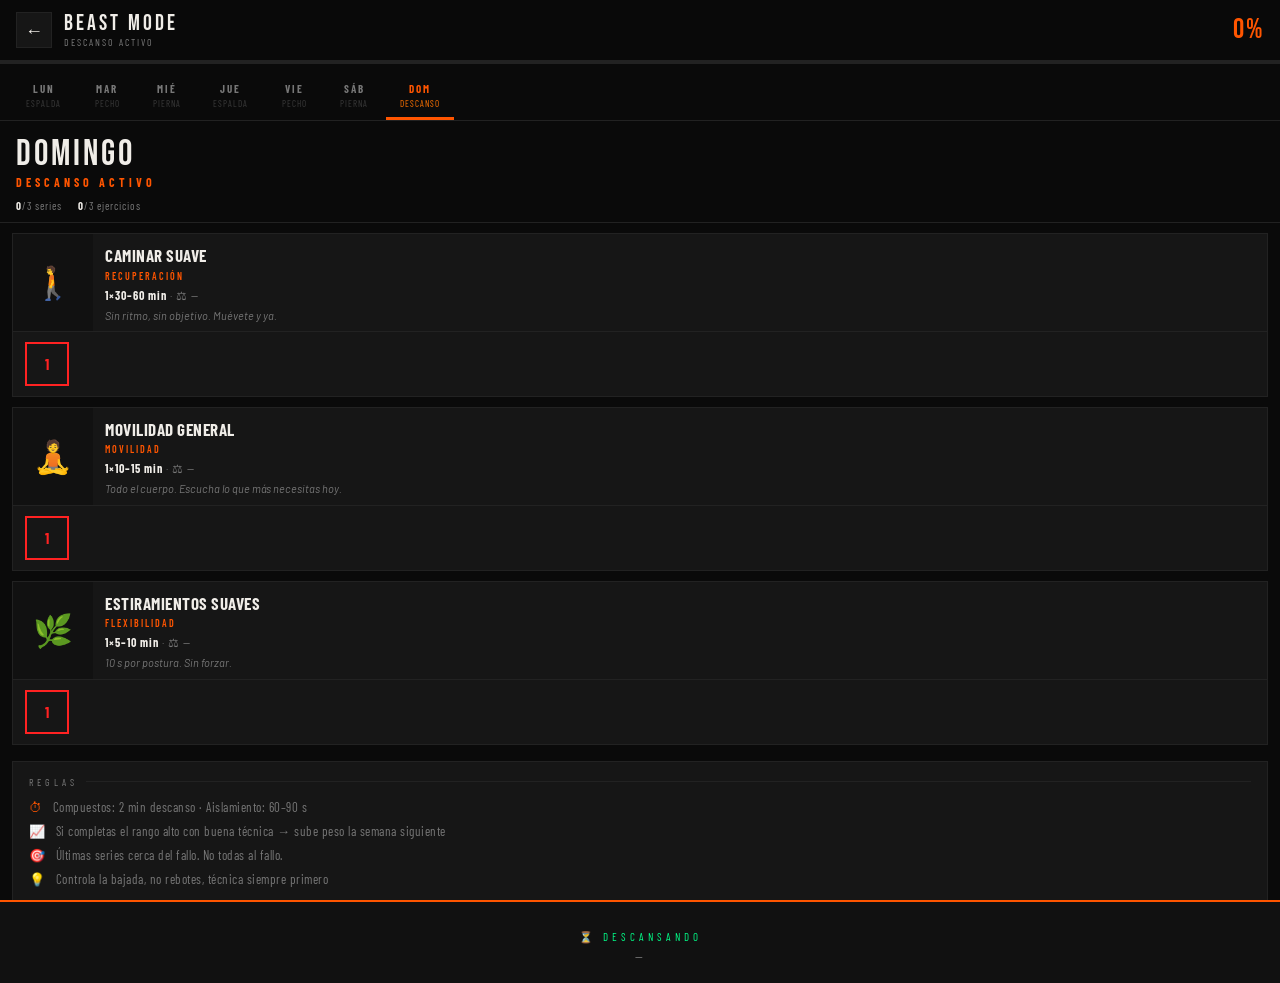
==== gym_beast.html @ f9b1110d "Add files via upload" ====
<!DOCTYPE html>
<html lang="es">
<head>
<meta charset="UTF-8">
<meta name="viewport" content="width=device-width, initial-scale=1.0, maximum-scale=1.0, user-scalable=no">
<meta name="apple-mobile-web-app-capable" content="yes">
<meta name="apple-mobile-web-app-status-bar-style" content="black-translucent">
<meta name="theme-color" content="#0a0a0a">
<title>GYM — Rutina</title>
<link href="https://fonts.googleapis.com/css2?family=Bebas+Neue&family=Barlow+Condensed:wght@300;400;600;700;900&family=Barlow:wght@400;500&display=swap" rel="stylesheet">
<style>
:root {
  --black:  #0a0a0a;
  --dark:   #111111;
  --card:   #161616;
  --border: #222222;
  --orange: #FF5500;
  --hot:    #FF7300;
  --red:    #FF2222;
  --green:  #00FF88;
  --white:  #F0EDE8;
  --grey:   #3a3a3a;
  --muted:  #777777;
  --F:  'Bebas Neue', sans-serif;
  --FU: 'Barlow Condensed', sans-serif;
  --FB: 'Barlow', sans-serif;
  --safe-bottom: env(safe-area-inset-bottom, 20px);
  --safe-top:    env(safe-area-inset-top, 0px);
}
* { margin:0; padding:0; box-sizing:border-box; -webkit-tap-highlight-color:transparent; }
html, body { height:100%; overflow-x:hidden; }
body {
  background: var(--black);
  color: var(--white);
  font-family: var(--FB);
  padding-top: var(--safe-top);
  padding-bottom: calc(var(--safe-bottom) + 80px);
}

/* ── TOP BAR ────────────────────────────────── */
.topbar {
  position: sticky;
  top: 0; z-index: 200;
  background: rgba(10,10,10,0.96);
  backdrop-filter: blur(20px);
  -webkit-backdrop-filter: blur(20px);
  border-bottom: 1px solid var(--border);
  padding: 12px 16px;
  display: flex;
  align-items: center;
  gap: 12px;
}
.back-btn {
  display: flex; align-items: center; justify-content: center;
  width: 36px; height: 36px;
  background: var(--card);
  border: 1px solid var(--border);
  color: var(--white);
  font-size: 18px;
  text-decoration: none;
  flex-shrink: 0;
  transition: border-color 0.2s;
}
.back-btn:active { border-color: var(--orange); }
.topbar-center { flex: 1; }
.topbar-title {
  font-family: var(--F);
  font-size: 22px;
  letter-spacing: 3px;
  color: var(--white);
  line-height: 1;
}
.topbar-sub {
  font-family: var(--FU);
  font-size: 10px;
  letter-spacing: 2px;
  color: var(--muted);
  text-transform: uppercase;
  margin-top: 1px;
}
.topbar-pct {
  font-family: var(--F);
  font-size: 28px;
  letter-spacing: 2px;
  color: var(--orange);
  line-height: 1;
  flex-shrink: 0;
}

/* ── PROGRESS ───────────────────────────────── */
.progress-bar {
  height: 3px;
  background: var(--border);
}
.progress-fill {
  height: 100%;
  background: linear-gradient(90deg, var(--orange), var(--hot));
  transition: width 0.4s ease;
}

/* ── DAY TABS ───────────────────────────────── */
.day-tabs-wrap {
  overflow-x: auto;
  -webkit-overflow-scrolling: touch;
  border-bottom: 1px solid var(--border);
  scrollbar-width: none;
}
.day-tabs-wrap::-webkit-scrollbar { display: none; }
.day-tabs {
  display: flex;
  width: max-content;
  padding: 0 12px;
  gap: 4px;
  padding-top: 10px;
  padding-bottom: 0;
}
.day-tab {
  display: flex;
  flex-direction: column;
  align-items: center;
  gap: 3px;
  padding: 8px 14px;
  cursor: pointer;
  transition: all 0.2s;
  border-bottom: 3px solid transparent;
  white-space: nowrap;
  min-width: 56px;
}
.day-tab .dt-name {
  font-family: var(--FU);
  font-size: 11px;
  font-weight: 700;
  letter-spacing: 2px;
  color: var(--muted);
  text-transform: uppercase;
}
.day-tab .dt-muscle {
  font-family: var(--FU);
  font-size: 9px;
  letter-spacing: 1px;
  color: var(--grey);
  text-transform: uppercase;
  text-align: center;
}
.day-tab.active {
  border-bottom-color: var(--orange);
}
.day-tab.active .dt-name { color: var(--orange); }
.day-tab.active .dt-muscle { color: var(--hot); }
.day-tab.done-tab .dt-name { color: var(--green); }
.day-tab.done-tab.active .dt-name { color: var(--orange); }

/* ── DAY HEADER ─────────────────────────────── */
.day-header {
  padding: 16px 16px 10px;
  border-bottom: 1px solid var(--border);
}
.day-name {
  font-family: var(--F);
  font-size: 36px;
  letter-spacing: 3px;
  line-height: 1;
  color: var(--white);
}
.day-focus {
  font-family: var(--FU);
  font-size: 12px;
  letter-spacing: 4px;
  color: var(--orange);
  text-transform: uppercase;
  font-weight: 700;
  margin-top: 2px;
}
.day-stats {
  display: flex;
  gap: 16px;
  margin-top: 10px;
}
.day-stat {
  font-family: var(--FU);
  font-size: 11px;
  letter-spacing: 1px;
  color: var(--muted);
}
.day-stat strong { color: var(--white); }

/* ── COMPLETED BANNER ──────────────────────── */
.done-banner {
  display: none;
  margin: 12px 12px 0;
  background: linear-gradient(135deg, #001a0d, #002a14);
  border: 1px solid var(--green);
  padding: 14px 16px;
  align-items: center;
  gap: 12px;
}
.done-banner.show { display: flex; }
.done-banner-icon { font-size: 28px; flex-shrink: 0; }
.done-banner-text h3 {
  font-family: var(--F);
  font-size: 24px;
  letter-spacing: 3px;
  color: var(--green);
}
.done-banner-text p {
  font-family: var(--FU);
  font-size: 11px;
  letter-spacing: 2px;
  color: var(--muted);
  text-transform: uppercase;
}

/* ── EXERCISE LIST ──────────────────────────── */
.exercises { padding: 10px 12px 0; display: flex; flex-direction: column; gap: 10px; }

/* ── EXERCISE CARD ──────────────────────────── */
.ex-card {
  background: var(--card);
  border: 1px solid var(--border);
  overflow: hidden;
  transition: border-color 0.3s;
  animation: slideIn 0.3s ease both;
}
@keyframes slideIn {
  from { opacity:0; transform:translateY(10px); }
  to   { opacity:1; transform:translateY(0); }
}
.ex-card.active-card { border-color: var(--orange); }
.ex-card.done-card { opacity: 0.5; border-color: #1a1a1a; }
.ex-card.done-card .ex-name { text-decoration: line-through; color: var(--muted); }

/* Card with image */
.ex-card-top {
  display: flex;
  min-height: 90px;
}
.ex-img {
  width: 80px;
  flex-shrink: 0;
  background: #0d0d0d;
  overflow: hidden;
  position: relative;
}
.ex-img img {
  width: 100%; height: 100%;
  object-fit: cover;
  display: block;
  filter: grayscale(30%) contrast(1.1);
  transition: filter 0.3s;
}
.ex-card:not(.done-card):hover .ex-img img { filter: grayscale(0%) contrast(1.1); }
.ex-img .ex-icon-fallback {
  width: 100%; height: 100%;
  display: flex; align-items: center; justify-content: center;
  font-size: 32px;
  background: var(--dark);
}
.ex-info {
  flex: 1;
  padding: 12px 12px 8px;
  display: flex;
  flex-direction: column;
  gap: 4px;
  min-width: 0;
}
.ex-name {
  font-family: var(--FU);
  font-weight: 700;
  font-size: 17px;
  letter-spacing: 0.5px;
  text-transform: uppercase;
  line-height: 1.15;
  color: var(--white);
}
.ex-muscle {
  font-family: var(--FU);
  font-size: 10px;
  letter-spacing: 2px;
  color: var(--orange);
  text-transform: uppercase;
  font-weight: 600;
}
.ex-reps-weight {
  font-family: var(--FU);
  font-size: 12px;
  letter-spacing: 1px;
  color: var(--muted);
  margin-top: 2px;
}
.ex-reps-weight strong { color: var(--white); }
.ex-note {
  font-family: var(--FB);
  font-size: 11px;
  color: var(--muted);
  line-height: 1.3;
  margin-top: 2px;
  font-style: italic;
}
.done-check {
  font-family: var(--FU);
  font-size: 9px;
  letter-spacing: 2px;
  color: var(--green);
  border: 1px solid var(--green);
  padding: 2px 6px;
  align-self: flex-start;
  margin-top: 2px;
}

/* ── SETS BOTTOM BAR ────────────────────────── */
.ex-bottom {
  border-top: 1px solid var(--border);
  padding: 10px 12px;
  display: flex;
  align-items: center;
  gap: 8px;
}
.sets-row {
  display: flex;
  gap: 6px;
  flex: 1;
  align-items: center;
  flex-wrap: wrap;
}

/* Set dot — min 44px for iOS HIG */
.set-dot {
  width: 44px; height: 44px;
  border: 2px solid var(--grey);
  display: flex; align-items: center; justify-content: center;
  font-family: var(--FU);
  font-weight: 700;
  font-size: 15px;
  color: var(--muted);
  cursor: pointer;
  transition: all 0.18s;
  position: relative;
  flex-shrink: 0;
  -webkit-tap-highlight-color: transparent;
  user-select: none;
}
.set-dot:active { transform: scale(0.9); }
.set-dot.done-set {
  border-color: var(--green);
  color: var(--green);
  background: rgba(0,255,136,0.08);
}
.set-dot.last-set-dot {
  border-color: var(--red);
  color: var(--red);
  animation: pulseRed 1.4s ease-in-out infinite;
}
@keyframes pulseRed {
  0%,100% { box-shadow: 0 0 0 0 rgba(255,34,34,0.5); }
  50%      { box-shadow: 0 0 0 6px rgba(255,34,34,0); }
}

/* Rest button */
.rest-btn {
  height: 44px;
  padding: 0 12px;
  border: 2px solid var(--border);
  background: transparent;
  color: var(--muted);
  font-family: var(--FU);
  font-weight: 700;
  font-size: 12px;
  letter-spacing: 1px;
  text-transform: uppercase;
  cursor: pointer;
  display: flex; align-items: center; gap: 5px;
  flex-shrink: 0;
  transition: all 0.18s;
  -webkit-tap-highlight-color: transparent;
}
.rest-btn:active { border-color: var(--orange); color: var(--orange); }
.rest-btn.pulsing {
  border-color: var(--orange);
  color: var(--orange);
  animation: pulseBtn 1s ease-in-out infinite;
}
@keyframes pulseBtn {
  0%,100% { box-shadow: 0 0 0 0 rgba(255,85,0,0.4); }
  50%      { box-shadow: 0 0 0 5px rgba(255,85,0,0); }
}

/* ── REST SHEET ─────────────────────────────── */
.rest-sheet {
  position: fixed;
  bottom: 0; left: 0; right: 0;
  background: var(--dark);
  border-top: 2px solid var(--orange);
  padding: 28px 24px;
  padding-bottom: calc(var(--safe-bottom) + 24px);
  z-index: 400;
  transform: translateY(100%);
  transition: transform 0.3s cubic-bezier(0.4,0,0.2,1);
  text-align: center;
}
.rest-sheet.show { transform: translateY(0); }
.rest-sheet-label {
  font-family: var(--FU);
  font-size: 11px;
  letter-spacing: 4px;
  color: var(--green);
  text-transform: uppercase;
  margin-bottom: 4px;
}
.rest-sheet-exercise {
  font-family: var(--FU);
  font-size: 13px;
  letter-spacing: 2px;
  color: var(--muted);
  text-transform: uppercase;
  margin-bottom: 16px;
}
.rest-big-time {
  font-family: var(--F);
  font-size: 88px;
  letter-spacing: 4px;
  line-height: 1;
  color: var(--green);
  transition: color 0.3s;
}
.rest-big-time.warning { color: var(--red); }
.rest-subtext {
  font-family: var(--FU);
  font-size: 11px;
  letter-spacing: 3px;
  color: var(--muted);
  text-transform: uppercase;
  margin-top: 4px;
  margin-bottom: 20px;
}
.rest-ring {
  width: 120px; height: 120px;
  position: relative;
  margin: 0 auto 8px;
}
.rest-ring svg {
  position: absolute;
  inset: 0;
  transform: rotate(-90deg);
}
.rest-ring-track { fill: none; stroke: var(--border); stroke-width: 4; }
.rest-ring-fill  { fill: none; stroke: var(--green); stroke-width: 4; stroke-linecap: round; transition: stroke-dashoffset 1s linear, stroke 0.3s; }
.rest-ring-time {
  position: absolute;
  inset: 0;
  display: flex; align-items: center; justify-content: center;
  font-family: var(--F);
  font-size: 40px;
  letter-spacing: 2px;
  color: var(--green);
  transition: color 0.3s;
}
.rest-ring-time.warning { color: var(--red); }
.rest-sheet-btns {
  display: grid;
  grid-template-columns: 1fr 1fr;
  gap: 10px;
  margin-top: 16px;
}
.rs-btn {
  font-family: var(--FU);
  font-weight: 700;
  font-size: 12px;
  letter-spacing: 2px;
  text-transform: uppercase;
  padding: 14px 8px;
  cursor: pointer;
  border: none;
  transition: all 0.15s;
}
.rs-btn:active { transform: scale(0.97); }
.rs-btn-skip { background: var(--grey); color: var(--white); }
.rs-btn-ready {
  background: var(--orange);
  color: var(--black);
  grid-column: span 2;
  font-size: 14px;
  letter-spacing: 3px;
}

/* ── LAST REP MODAL ─────────────────────────── */
.modal-bg {
  position: fixed; inset: 0;
  background: rgba(0,0,0,0.93);
  z-index: 600;
  display: flex; align-items: center; justify-content: center;
  opacity: 0; pointer-events: none;
  transition: opacity 0.3s;
  backdrop-filter: blur(8px);
  -webkit-backdrop-filter: blur(8px);
  padding: 24px;
}
.modal-bg.show { opacity: 1; pointer-events: all; }
.modal {
  background: var(--dark);
  border: 1px solid var(--orange);
  padding: 36px 28px;
  max-width: 380px;
  width: 100%;
  text-align: center;
  transform: scale(0.88);
  transition: transform 0.3s cubic-bezier(0.34,1.56,0.64,1);
  box-shadow: 0 0 60px rgba(255,85,0,0.25);
  position: relative;
  overflow: hidden;
}
.modal-bg.show .modal { transform: scale(1); }
.modal-particles { position: absolute; inset: 0; pointer-events: none; overflow: hidden; }
.particle {
  position: absolute;
  width: 5px; height: 5px;
  animation: pfly 1.4s ease-out forwards;
}
@keyframes pfly {
  0%   { opacity:1; transform: translate(0,0) scale(1); }
  100% { opacity:0; transform: translate(var(--tx), var(--ty)) scale(0); }
}
.modal-flame { font-size: 50px; display: block; margin-bottom: 12px; animation: shake 0.3s ease 0.2s both; }
@keyframes shake {
  0%,100% { transform: rotate(0); }
  33%      { transform: rotate(-12deg) scale(1.15); }
  66%      { transform: rotate(12deg) scale(1.15); }
}
.modal-title {
  font-family: var(--F);
  font-size: 58px;
  letter-spacing: 3px;
  color: var(--orange);
  line-height: 0.9;
  text-shadow: 0 0 40px rgba(255,85,0,0.4);
  margin-bottom: 10px;
}
.modal-exname {
  font-family: var(--FU);
  font-size: 13px;
  letter-spacing: 4px;
  color: var(--white);
  text-transform: uppercase;
  font-weight: 700;
  margin-bottom: 20px;
}
.modal-quote {
  font-family: var(--FB);
  font-size: 15px;
  color: var(--muted);
  line-height: 1.6;
  font-style: italic;
  margin-bottom: 28px;
}
.modal-quote strong { color: var(--white); font-style: normal; }
.modal-btn {
  width: 100%;
  font-family: var(--FU);
  font-weight: 700;
  font-size: 14px;
  letter-spacing: 4px;
  text-transform: uppercase;
  background: var(--orange);
  border: none;
  color: var(--black);
  padding: 18px;
  cursor: pointer;
  transition: background 0.2s;
}
.modal-btn:active { background: var(--hot); }

/* ── NOTES ──────────────────────────────────── */
.rules-box {
  margin: 16px 12px 0;
  background: var(--card);
  border: 1px solid var(--border);
  padding: 14px 16px;
}
.rules-title {
  font-family: var(--FU);
  font-size: 10px;
  letter-spacing: 4px;
  text-transform: uppercase;
  color: var(--muted);
  margin-bottom: 10px;
  display: flex; align-items: center; gap: 8px;
}
.rules-title::after { content:''; flex:1; height:1px; background:var(--border); }
.rule {
  display: flex;
  gap: 10px;
  margin-bottom: 6px;
  font-family: var(--FU);
  font-size: 13px;
  letter-spacing: 0.5px;
  color: var(--muted);
  line-height: 1.4;
}
.rule-icon { flex-shrink: 0; color: var(--orange); }
.rule:last-child { margin-bottom: 0; }
</style>
</head>
<body>

<!-- TOP BAR -->
<div class="topbar">
  <a href="gym_home.html" class="back-btn">←</a>
  <div class="topbar-center">
    <div class="topbar-title">BEAST MODE</div>
    <div class="topbar-sub" id="topbarSub">Cargando...</div>
  </div>
  <div class="topbar-pct" id="topbarPct">0%</div>
</div>
<div class="progress-bar"><div class="progress-fill" id="progressFill" style="width:0%"></div></div>

<!-- DAY TABS -->
<div class="day-tabs-wrap">
  <div class="day-tabs" id="dayTabs"></div>
</div>

<!-- DAY HEADER -->
<div class="day-header">
  <div class="day-name" id="dayName">—</div>
  <div class="day-focus" id="dayFocusLabel">—</div>
  <div class="day-stats">
    <div class="day-stat" id="statSeries">—</div>
    <div class="day-stat" id="statEjercicios">—</div>
  </div>
</div>

<!-- DONE BANNER -->
<div class="done-banner" id="doneBanner">
  <span class="done-banner-icon">🔥</span>
  <div class="done-banner-text">
    <h3>DÍA COMPLETADO</h3>
    <p>¡Mentalidad de campeón!</p>
  </div>
</div>

<!-- EXERCISES -->
<div class="exercises" id="exerciseList"></div>

<!-- RULES -->
<div class="rules-box">
  <div class="rules-title">Reglas</div>
  <div class="rule"><span class="rule-icon">⏱</span><span>Compuestos: 2 min descanso · Aislamiento: 60–90 s</span></div>
  <div class="rule"><span class="rule-icon">📈</span><span>Si completas el rango alto con buena técnica → sube peso la semana siguiente</span></div>
  <div class="rule"><span class="rule-icon">🎯</span><span>Últimas series cerca del fallo. No todas al fallo.</span></div>
  <div class="rule"><span class="rule-icon">💡</span><span>Controla la bajada, no rebotes, técnica siempre primero</span></div>
</div>

<!-- REST SHEET -->
<div class="rest-sheet" id="restSheet">
  <div class="rest-sheet-label">⏳ Descansando</div>
  <div class="rest-sheet-exercise" id="restExName">—</div>
  <div class="rest-ring">
    <svg viewBox="0 0 120 120">
      <circle class="rest-ring-track" cx="60" cy="60" r="54"/>
      <circle class="rest-ring-fill" id="restRingFill" cx="60" cy="60" r="54"
        stroke-dasharray="339.3" stroke-dashoffset="0"/>
    </svg>
    <div class="rest-ring-time" id="restRingTime">1:00</div>
  </div>
  <div class="rest-sheet-btns">
    <button class="rs-btn rs-btn-skip" onclick="skipRest()">Saltar</button>
    <button class="rs-btn rs-btn-ready" onclick="skipRest()">¡LISTO — SIGUIENTE SERIE!</button>
  </div>
</div>

<!-- LAST REP MODAL -->
<div class="modal-bg" id="modal">
  <div class="modal">
    <div class="modal-particles" id="modalParts"></div>
    <span class="modal-flame">🔥</span>
    <div class="modal-title">¡ÚLTIMA<br>SERIE!</div>
    <div class="modal-exname" id="modalExName">—</div>
    <div class="modal-quote" id="modalQuote">—</div>
    <button class="modal-btn" onclick="closeModal()">¡HECHO — SIGUIENTE!</button>
  </div>
</div>

<script>
/* ══════════════════════════════════════════════════════════════════
   ╔══════════════════════════════════════════════════════════════╗
   ║  CONFIGURA TU RUTINA AQUÍ — edita este objeto ROUTINE        ║
   ║  Para añadir un ejercicio, copia un bloque { } y edítalo.   ║
   ║  image: URL de foto (deja "" para usar el emoji del icon)   ║
   ╚══════════════════════════════════════════════════════════════╝
   ══════════════════════════════════════════════════════════════════ */

const ROUTINE = { days: [
  {
    name: "LUNES",
    focus: "ESPALDA + BÍCEPS",
    exercises: [
      {
        name: "Dominadas asistidas / Jalón al pecho",
        muscle: "Dorsal Ancho",
        sets: 4, reps: "8–12", weight: "",
        rest: 120,  // segundos de descanso
        icon: "⬆️",
        image: "https://images.unsplash.com/photo-1598971457999-ca4ef48a9a71?w=300&q=80",
        note: "Agarre prono, ancho de hombros. Tira con los codos."
      },
      {
        name: "Remo con Barra / Remo en Máquina",
        muscle: "Espalda Media",
        sets: 4, reps: "8–10", weight: "",
        rest: 120,
        icon: "🔙",
        image: "https://images.unsplash.com/photo-1534438327276-14e5300c3a48?w=300&q=80",
        note: "Torso a 45°. Tira al ombligo. No balancees."
      },
      {
        name: "Jalón Unilateral",
        muscle: "Dorsal / Redondo Mayor",
        sets: 3, reps: "10–12", weight: "",
        rest: 90,
        icon: "↙️",
        image: "",
        note: "Un brazo a la vez. Más rango de movimiento."
      },
      {
        name: "Remo Sentado en Polea",
        muscle: "Espalda Media / Romboides",
        sets: 3, reps: "10–12", weight: "",
        rest: 90,
        icon: "🎯",
        image: "",
        note: "Aprieta la escápula al final. Pecho fuera."
      },
      {
        name: "Face Pulls",
        muscle: "Hombro Posterior / Manguito",
        sets: 3, reps: "12–15", weight: "",
        rest: 60,
        icon: "🎯",
        image: "",
        note: "Polea alta. Tira hacia la cara, codos altos."
      },
      {
        name: "Curl Bíceps Barra EZ",
        muscle: "Bíceps",
        sets: 4, reps: "8–10", weight: "",
        rest: 90,
        icon: "💪",
        image: "https://images.unsplash.com/photo-1571019614242-c5c5dee9f50b?w=300&q=80",
        note: "Codos fijos a los costados. Contracción al final."
      },
      {
        name: "Curl Martillo",
        muscle: "Bíceps / Braquial",
        sets: 3, reps: "10–12", weight: "",
        rest: 60,
        icon: "🔨",
        image: "",
        note: "Agarre neutro. Movimiento controlado en ambas fases."
      }
    ]
  },
  {
    name: "MARTES",
    focus: "PECHO + HOMBRO + TRÍCEPS",
    exercises: [
      {
        name: "Press Banca Inclinado",
        muscle: "Pecho Superior",
        sets: 4, reps: "6–10", weight: "",
        rest: 120,
        icon: "🏋️",
        image: "https://images.unsplash.com/photo-1581009146145-b5ef050c2e1e?w=300&q=80",
        note: "30–45° de inclinación. Máxima prioridad hoy."
      },
      {
        name: "Press Plano con Mancuernas",
        muscle: "Pecho",
        sets: 4, reps: "8–10", weight: "",
        rest: 120,
        icon: "💪",
        image: "",
        note: "Mayor rango de movimiento que la barra."
      },
      {
        name: "Aperturas en Polea",
        muscle: "Pecho / Esternal",
        sets: 3, reps: "12–15", weight: "",
        rest: 60,
        icon: "🦅",
        image: "",
        note: "Cable bajo o medio. Junta las manos al frente."
      },
      {
        name: "Press Militar con Mancuernas",
        muscle: "Hombro Anterior / Lateral",
        sets: 4, reps: "8–10", weight: "",
        rest: 90,
        icon: "⬆️",
        image: "",
        note: "De pie o sentado. Core activado, espalda recta."
      },
      {
        name: "Elevaciones Laterales",
        muscle: "Hombro Lateral",
        sets: 4, reps: "12–15", weight: "",
        rest: 60,
        icon: "✈️",
        image: "",
        note: "Codos ligeramente flexionados. Sin trampa."
      },
      {
        name: "Fondos Asistidos / Polea Tríceps",
        muscle: "Tríceps",
        sets: 4, reps: "10–12", weight: "",
        rest: 90,
        icon: "⬇️",
        image: "",
        note: "Cuerpo vertical = tríceps. Inclinado = pecho."
      },
      {
        name: "Extensión Tríceps Cuerda",
        muscle: "Tríceps / Cabeza Larga",
        sets: 3, reps: "12–15", weight: "",
        rest: 60,
        icon: "🪢",
        image: "",
        note: "Separa la cuerda al final. Codos fijos."
      }
    ]
  },
  {
    name: "MIÉRCOLES",
    focus: "PIERNA + ABDOMEN",
    exercises: [
      {
        name: "Sentadilla Guiada / Prensa",
        muscle: "Cuádriceps / Glúteos",
        sets: 4, reps: "8–10", weight: "",
        rest: 180,
        icon: "🦵",
        image: "https://images.unsplash.com/photo-1567598508481-65985588e295?w=300&q=80",
        note: "Profundidad al menos al paralelo. Core activado."
      },
      {
        name: "Peso Muerto Rumano",
        muscle: "Isquiotibiales / Glúteos",
        sets: 4, reps: "8–10", weight: "",
        rest: 120,
        icon: "🏋️",
        image: "",
        note: "Rodillas ligeramente flexionadas. Empuja las caderas atrás."
      },
      {
        name: "Hip Thrust",
        muscle: "Glúteo Mayor",
        sets: 4, reps: "8–12", weight: "",
        rest: 120,
        icon: "🍑",
        image: "",
        note: "Prioridad glúteo. Aprieta arriba, no hiperextiendas."
      },
      {
        name: "Curl Femoral",
        muscle: "Isquiotibiales",
        sets: 3, reps: "10–12", weight: "",
        rest: 90,
        icon: "🔄",
        image: "",
        note: "Controla la bajada. No des rebotes."
      },
      {
        name: "Extensión de Cuádriceps",
        muscle: "Cuádriceps",
        sets: 3, reps: "12", weight: "",
        rest: 60,
        icon: "⚡",
        image: "",
        note: "Contracción en la parte alta. Sin trampa."
      },
      {
        name: "Gemelo Sentado / De Pie",
        muscle: "Gemelos / Sóleo",
        sets: 4, reps: "12–15", weight: "",
        rest: 60,
        icon: "👟",
        image: "",
        note: "Rango completo. Pausa arriba y abajo."
      },
      {
        name: "Crunch en Polea",
        muscle: "Abdomen / Recto",
        sets: 3, reps: "15", weight: "",
        rest: 60,
        icon: "🎯",
        image: "",
        note: "Rodillas en el suelo. Flexiona la columna."
      },
      {
        name: "Elevaciones de Piernas",
        muscle: "Abdomen Bajo",
        sets: 3, reps: "15", weight: "",
        rest: 60,
        icon: "⬆️",
        image: "",
        note: "En barra o banco. Pelvis basculada atrás."
      }
    ]
  },
  {
    name: "JUEVES",
    focus: "ESPALDA + BÍCEPS (VAR.)",
    exercises: [
      {
        name: "Jalón Agarre Cerrado",
        muscle: "Dorsal / Bíceps",
        sets: 4, reps: "8–12", weight: "",
        rest: 120,
        icon: "⬆️",
        image: "https://images.unsplash.com/photo-1540497077202-7c8a3999166f?w=300&q=80",
        note: "Agarre supino o neutro cerrado. Más bíceps."
      },
      {
        name: "Remo T-Bar / Pecho Apoyado",
        muscle: "Espalda Media / Romboides",
        sets: 4, reps: "8–10", weight: "",
        rest: 120,
        icon: "🔙",
        image: "",
        note: "Pecho sobre el pad. Codos hacia atrás."
      },
      {
        name: "Pullover en Polea",
        muscle: "Dorsal / Serrato",
        sets: 3, reps: "12", weight: "",
        rest: 90,
        icon: "🌊",
        image: "",
        note: "Brazos casi rectos. Siente el estiramiento."
      },
      {
        name: "Remo Unilateral con Mancuerna",
        muscle: "Espalda / Dorsal",
        sets: 3, reps: "10", weight: "",
        rest: 90,
        icon: "1️⃣",
        image: "",
        note: "Apoya rodilla y mano. Codo alto al tirar."
      },
      {
        name: "Face Pulls",
        muscle: "Hombro Posterior / Trapecio",
        sets: 3, reps: "12–15", weight: "",
        rest: 60,
        icon: "🎯",
        image: "",
        note: "Polea alta. Codos altos, tira a la cara."
      },
      {
        name: "Curl Inclinado con Mancuernas",
        muscle: "Bíceps / Cabeza Larga",
        sets: 4, reps: "10", weight: "",
        rest: 90,
        icon: "💪",
        image: "",
        note: "Banco a 45°. Mayor estiramiento del bíceps."
      },
      {
        name: "Curl en Polea Baja",
        muscle: "Bíceps",
        sets: 3, reps: "12", weight: "",
        rest: 60,
        icon: "🔗",
        image: "",
        note: "Tensión constante. Lento en la bajada."
      }
    ]
  },
  {
    name: "VIERNES",
    focus: "PECHO + HOMBRO + TRÍCEPS (FUERTE)",
    exercises: [
      {
        name: "Press Banca Plano",
        muscle: "Pecho / Tríceps",
        sets: 4, reps: "6–8", weight: "",
        rest: 150,
        icon: "🏋️",
        image: "https://images.unsplash.com/photo-1534438327276-14e5300c3a48?w=300&q=80",
        note: "Sesión fuerte. Prioriza la carga aquí."
      },
      {
        name: "Press Inclinado con Mancuernas",
        muscle: "Pecho Superior",
        sets: 4, reps: "8–10", weight: "",
        rest: 120,
        icon: "📐",
        image: "",
        note: "30–45°. Controla la bajada, explosivo arriba."
      },
      {
        name: "Aperturas en Máquina",
        muscle: "Pecho / Esternal",
        sets: 3, reps: "12", weight: "",
        rest: 60,
        icon: "🦅",
        image: "",
        note: "Rango completo. Aprieta en la contracción."
      },
      {
        name: "Press Militar en Máquina",
        muscle: "Hombro Anterior / Lateral",
        sets: 4, reps: "8–10", weight: "",
        rest: 90,
        icon: "⬆️",
        image: "",
        note: "Máquina Smith o específica de hombro."
      },
      {
        name: "Elevaciones Laterales",
        muscle: "Hombro Lateral",
        sets: 4, reps: "12–15", weight: "",
        rest: 60,
        icon: "✈️",
        image: "",
        note: "Peso ligero, técnica perfecta. Sin trampa."
      },
      {
        name: "Press Francés",
        muscle: "Tríceps / Cabeza Larga",
        sets: 3, reps: "10", weight: "",
        rest: 90,
        icon: "🇫🇷",
        image: "",
        note: "Barra EZ. Codos apuntando al techo."
      },
      {
        name: "Tríceps Cuerda",
        muscle: "Tríceps",
        sets: 3, reps: "12–15", weight: "",
        rest: 60,
        icon: "🪢",
        image: "",
        note: "Último ejercicio. Al fallo si puedes."
      }
    ]
  },
  {
    name: "SÁBADO",
    focus: "PIERNA LIGERA + MOVILIDAD",
    exercises: [
      {
        name: "Prensa Ligera",
        muscle: "Cuádriceps",
        sets: 3, reps: "12", weight: "",
        rest: 90,
        icon: "🦵",
        image: "",
        note: "Peso cómodo. No al fallo hoy."
      },
      {
        name: "Curl Femoral",
        muscle: "Isquiotibiales",
        sets: 3, reps: "12", weight: "",
        rest: 60,
        icon: "🔄",
        image: "",
        note: "Suave. Recuperación activa."
      },
      {
        name: "Glute Bridge",
        muscle: "Glúteo Mayor",
        sets: 3, reps: "15", weight: "",
        rest: 60,
        icon: "🍑",
        image: "",
        note: "Corporal o con disco. Activa el glúteo."
      },
      {
        name: "Gemelo",
        muscle: "Gemelos",
        sets: 3, reps: "15", weight: "",
        rest: 60,
        icon: "👟",
        image: "",
        note: "Rango completo. Sin rebotes."
      },
      {
        name: "Movilidad Cadera + Lumbar",
        muscle: "Movilidad",
        sets: 1, reps: "10 min", weight: "—",
        rest: 0,
        icon: "🌀",
        image: "",
        note: "90/90, paloma, estiramiento psoas, rotaciones."
      },
      {
        name: "Paseo Largo",
        muscle: "Cardio Suave",
        sets: 1, reps: "40–60 min", weight: "—",
        rest: 0,
        icon: "🚶",
        image: "https://images.unsplash.com/photo-1551632811-561732d1e306?w=300&q=80",
        note: "Ritmo cómodo. Disfruta y recupera."
      }
    ]
  },
  {
    name: "DOMINGO",
    focus: "DESCANSO ACTIVO",
    exercises: [
      {
        name: "Caminar Suave",
        muscle: "Recuperación",
        sets: 1, reps: "30–60 min", weight: "—",
        rest: 0,
        icon: "🚶",
        image: "https://images.unsplash.com/photo-1506905925346-21bda4d32df4?w=300&q=80",
        note: "Sin ritmo, sin objetivo. Muévete y ya."
      },
      {
        name: "Movilidad General",
        muscle: "Movilidad",
        sets: 1, reps: "10–15 min", weight: "—",
        rest: 0,
        icon: "🧘",
        image: "",
        note: "Todo el cuerpo. Escucha lo que más necesitas hoy."
      },
      {
        name: "Estiramientos Suaves",
        muscle: "Flexibilidad",
        sets: 1, reps: "5–10 min", weight: "—",
        rest: 0,
        icon: "🌿",
        image: "",
        note: "10 s por postura. Sin forzar."
      }
    ]
  }
]};

/* ══════════════════════════════════════════════════════════════════
   FIN CONFIGURACIÓN
   ══════════════════════════════════════════════════════════════════ */

const LAST_QUOTES = [
  { text: "Aquí es donde los campeones se separan del resto. <strong>Esta serie te define.</strong>", author: "Mentalidad Beast" },
  { text: "Tu cuerpo puede con casi todo. <strong>Es tu mente a quien tienes que convencer.</strong>", author: "Filosofía del Hierro" },
  { text: "El dolor de hoy es <strong>la fuerza de mañana.</strong>", author: "Axioma del Gym" },
  { text: "La última serie es <strong>la única que cuenta de verdad.</strong>", author: "Ley del Esfuerzo" },
  { text: "No pares cuando estés cansado. <strong>Para cuando hayas terminado.</strong>", author: "Código del Atleta" },
  { text: "Esta es la serie que nadie te verá hacer. <strong>Y la más importante.</strong>", author: "Ética del Entrenamiento" },
  { text: "Los músculos no crecen en la comodidad. <strong>Crecen en este momento.</strong>", author: "Ciencia del Esfuerzo" }
];

// ── State ──────────────────────────────────────
let currentDay = 0;
let setsDone    = {};   // { dayIdx: { exIdx: count } }
let doneDays    = {};

// Rest timer state
let restInterval = null;
let restTotal    = 60;
let restLeft     = 60;
let restExName   = '';
const CIRCUMFERENCE = 2 * Math.PI * 54; // r=54

// ── Init ───────────────────────────────────────
function init() {
  loadState();
  buildDayTabs();
  renderDay(currentDay);
}

function loadState() {
  try {
    const today = new Date().toDateString();
    const saved = localStorage.getItem('gym_beast_date');
    if (saved !== today) {
      setsDone = {}; doneDays = {};
    } else {
      setsDone = JSON.parse(localStorage.getItem('gym_beast_sets') || '{}');
      doneDays = JSON.parse(localStorage.getItem('gym_beast_done') || '{}');
    }
    const d = parseInt(localStorage.getItem('gym_beast_day') || getDayIdx());
    currentDay = isNaN(d) ? getDayIdx() : d;
  } catch(e) {
    setsDone = {}; doneDays = {}; currentDay = getDayIdx();
  }
}

function saveState() {
  try {
    localStorage.setItem('gym_beast_date', new Date().toDateString());
    localStorage.setItem('gym_beast_sets', JSON.stringify(setsDone));
    localStorage.setItem('gym_beast_done', JSON.stringify(doneDays));
    localStorage.setItem('gym_beast_day', currentDay);
  } catch(e) {}
}

function getDayIdx() {
  const d = new Date().getDay();
  return d === 0 ? 6 : d - 1; // Mon=0 … Sun=6
}

// ── Day Tabs ───────────────────────────────────
const DAY_SHORT = ['LUN','MAR','MIÉ','JUE','VIE','SÁB','DOM'];
const FOCUS_SHORT = ['ESPALDA','PECHO','PIERNA','ESPALDA','PECHO','PIERNA','DESCANSO'];

function buildDayTabs() {
  const wrap = document.getElementById('dayTabs');
  wrap.innerHTML = '';
  ROUTINE.days.forEach((day, i) => {
    const tab = document.createElement('div');
    tab.className = 'day-tab' + (i === currentDay ? ' active' : '') + (doneDays[i] ? ' done-tab' : '');
    tab.innerHTML = `<span class="dt-name">${DAY_SHORT[i]}</span><span class="dt-muscle">${FOCUS_SHORT[i]}</span>`;
    tab.onclick = () => switchDay(i);
    wrap.appendChild(tab);
  });
  // Scroll active tab into view
  setTimeout(() => {
    const active = wrap.querySelector('.day-tab.active');
    if (active) active.scrollIntoView({ behavior: 'smooth', inline: 'center', block: 'nearest' });
  }, 100);
}

function switchDay(idx) {
  currentDay = idx;
  saveState();
  buildDayTabs();
  renderDay(idx);
}

// ── Render Day ─────────────────────────────────
function renderDay(dayIdx) {
  const day = ROUTINE.days[dayIdx];
  document.getElementById('dayName').textContent = day.name;
  document.getElementById('dayFocusLabel').textContent = day.focus;
  document.getElementById('topbarSub').textContent = day.focus;

  const totalSets = day.exercises.reduce((a,ex) => a + ex.sets, 0);
  const doneSets  = day.exercises.reduce((a,ex,i) => a + Math.min(getSets(dayIdx,i), ex.sets), 0);
  const doneEx    = day.exercises.filter((ex,i) => getSets(dayIdx,i) >= ex.sets).length;
  const pct       = totalSets > 0 ? Math.round((doneSets/totalSets)*100) : 0;

  document.getElementById('topbarPct').textContent = pct + '%';
  document.getElementById('progressFill').style.width = pct + '%';
  document.getElementById('statSeries').innerHTML    = `<strong>${doneSets}</strong>/${totalSets} series`;
  document.getElementById('statEjercicios').innerHTML = `<strong>${doneEx}</strong>/${day.exercises.length} ejercicios`;

  const banner = document.getElementById('doneBanner');
  if (doneDays[dayIdx]) banner.classList.add('show');
  else banner.classList.remove('show');

  const list = document.getElementById('exerciseList');
  list.innerHTML = '';
  day.exercises.forEach((ex, exIdx) => {
    list.appendChild(buildCard(ex, exIdx, dayIdx));
  });
}

function getSets(dayIdx, exIdx) {
  return (setsDone[dayIdx] && setsDone[dayIdx][exIdx]) || 0;
}

// ── Build Exercise Card ────────────────────────
function buildCard(ex, exIdx, dayIdx) {
  const done   = getSets(dayIdx, exIdx);
  const allDone = done >= ex.sets;
  const isCompound = ex.rest >= 120;

  const card = document.createElement('div');
  card.className = 'ex-card' + (allDone ? ' done-card' : '') + (!allDone && done > 0 ? ' active-card' : '');
  card.id = `card-${exIdx}`;
  card.style.animationDelay = (exIdx * 0.04) + 's';

  // Image content
  const imgHtml = ex.image
    ? `<div class="ex-img"><img src="${ex.image}" alt="${ex.name}" loading="lazy" onerror="this.parentNode.innerHTML='<div class=ex-icon-fallback>${ex.icon}</div>'"><div style="position:absolute;inset:0;background:linear-gradient(to right,transparent,rgba(22,22,22,0.6))"></div></div>`
    : `<div class="ex-img"><div class="ex-icon-fallback">${ex.icon}</div></div>`;

  // Set dots
  let dotsHtml = '';
  for (let s = 1; s <= ex.sets; s++) {
    const isDone  = s <= done;
    const isLast  = !isDone && s === ex.sets && done === ex.sets - 1;
    const clickable = !allDone && s === done + 1;
    dotsHtml += `<div class="set-dot${isDone ? ' done-set' : ''}${isLast ? ' last-set-dot' : ''}"
      onclick="markSet(${dayIdx},${exIdx},${s})" title="Serie ${s}">${isDone ? '✓' : s}</div>`;
  }

  // Rest button
  const restHtml = ex.rest > 0
    ? `<button class="rest-btn${done > 0 && !allDone ? ' pulsing' : ''}" onclick="startRest(${ex.rest},'${ex.name.replace(/'/g,"\\'")}')">⏱ ${ex.rest >= 60 ? Math.floor(ex.rest/60)+'m'+(ex.rest%60>0?(ex.rest%60)+'s':'') : ex.rest+'s'}</button>`
    : '';

  card.innerHTML = `
    <div class="ex-card-top">
      ${imgHtml}
      <div class="ex-info">
        <div class="ex-name">${ex.name}</div>
        <div class="ex-muscle">${ex.muscle}</div>
        <div class="ex-reps-weight"><strong>${ex.sets}×${ex.reps}</strong>${ex.weight ? ' · ⚖ '+ex.weight : ''}</div>
        ${ex.note ? `<div class="ex-note">${ex.note}</div>` : ''}
        ${allDone ? '<div class="done-check">✓ COMPLETADO</div>' : ''}
      </div>
    </div>
    <div class="ex-bottom">
      <div class="sets-row">${dotsHtml}</div>
      ${restHtml}
    </div>
  `;
  return card;
}

// ── Mark Set ───────────────────────────────────
function markSet(dayIdx, exIdx, setNum) {
  const ex      = ROUTINE.days[dayIdx].exercises[exIdx];
  const current = getSets(dayIdx, exIdx);
  if (setNum !== current + 1) return; // only in order

  if (!setsDone[dayIdx]) setsDone[dayIdx] = {};
  setsDone[dayIdx][exIdx] = setNum;

  const isLastSet = setNum === ex.sets;
  saveState();

  if (isLastSet) {
    checkDayDone(dayIdx);
    showModal(ex.name);
    setTimeout(() => { renderDay(dayIdx); }, 300);
  } else {
    renderDay(dayIdx);
    // Auto-start rest
    if (ex.rest > 0) startRest(ex.rest, ex.name);
    // Scroll card into view
    setTimeout(() => {
      const card = document.getElementById(`card-${exIdx}`);
      if (card) card.scrollIntoView({ behavior: 'smooth', block: 'center' });
    }, 100);
  }
}

function checkDayDone(dayIdx) {
  const allDone = ROUTINE.days[dayIdx].exercises.every((ex, i) => getSets(dayIdx, i) >= ex.sets);
  if (allDone) { doneDays[dayIdx] = true; saveState(); }
}

// ── Rest Timer ─────────────────────────────────
function startRest(seconds, exName) {
  clearInterval(restInterval);
  restTotal    = seconds;
  restLeft     = seconds;
  restExName   = exName || '';

  document.getElementById('restExName').textContent = restExName.length > 30 ? restExName.slice(0,28)+'…' : restExName;
  document.getElementById('restSheet').classList.add('show');
  updateRestUI();

  restInterval = setInterval(() => {
    restLeft--;
    if (restLeft <= 0) { skipRest(); return; }
    updateRestUI();
  }, 1000);
}

function updateRestUI() {
  const m  = Math.floor(restLeft / 60);
  const s  = (restLeft % 60).toString().padStart(2, '0');
  const t  = `${m}:${s}`;
  const pct = restLeft / restTotal;
  const offset = CIRCUMFERENCE * (1 - pct);
  const warning = restLeft <= 5;

  document.getElementById('restRingTime').textContent = t;
  document.getElementById('restRingTime').className   = 'rest-ring-time' + (warning ? ' warning' : '');
  document.getElementById('restRingFill').style.strokeDashoffset = offset;
  document.getElementById('restRingFill').style.stroke = warning ? 'var(--red)' : 'var(--green)';
}

function skipRest() {
  clearInterval(restInterval);
  document.getElementById('restSheet').classList.remove('show');
}

// ── Modal ──────────────────────────────────────
function showModal(exName) {
  const q = LAST_QUOTES[Math.floor(Math.random() * LAST_QUOTES.length)];
  document.getElementById('modalExName').textContent = exName.toUpperCase();
  document.getElementById('modalQuote').innerHTML = `"${q.text}"<br><br><em>— ${q.author}</em>`;
  spawnParticles();
  document.getElementById('modal').classList.add('show');
}

function closeModal() {
  document.getElementById('modal').classList.remove('show');
  renderDay(currentDay);
}

document.getElementById('modal').addEventListener('click', e => { if (e.target === document.getElementById('modal')) closeModal(); });
document.addEventListener('keydown', e => { if (e.key === 'Escape') closeModal(); });

function spawnParticles() {
  const c = document.getElementById('modalParts');
  c.innerHTML = '';
  const cols = ['#FF5500','#FF7300','#FFB800','#FF2020'];
  for (let i = 0; i < 24; i++) {
    const p = document.createElement('div');
    p.className = 'particle';
    p.style.cssText = `
      left:${Math.random()*100}%; top:${Math.random()*100}%;
      background:${cols[i%cols.length]};
      --tx:${(Math.random()*180-90)}px; --ty:${(Math.random()*180-90)}px;
      animation-delay:${Math.random()*0.4}s;
      width:${Math.random()*5+3}px; height:${Math.random()*5+3}px;
      border-radius:${Math.random()>0.5?'50%':'0'};
    `;
    c.appendChild(p);
  }
}

init();
</script>
</body>
</html>
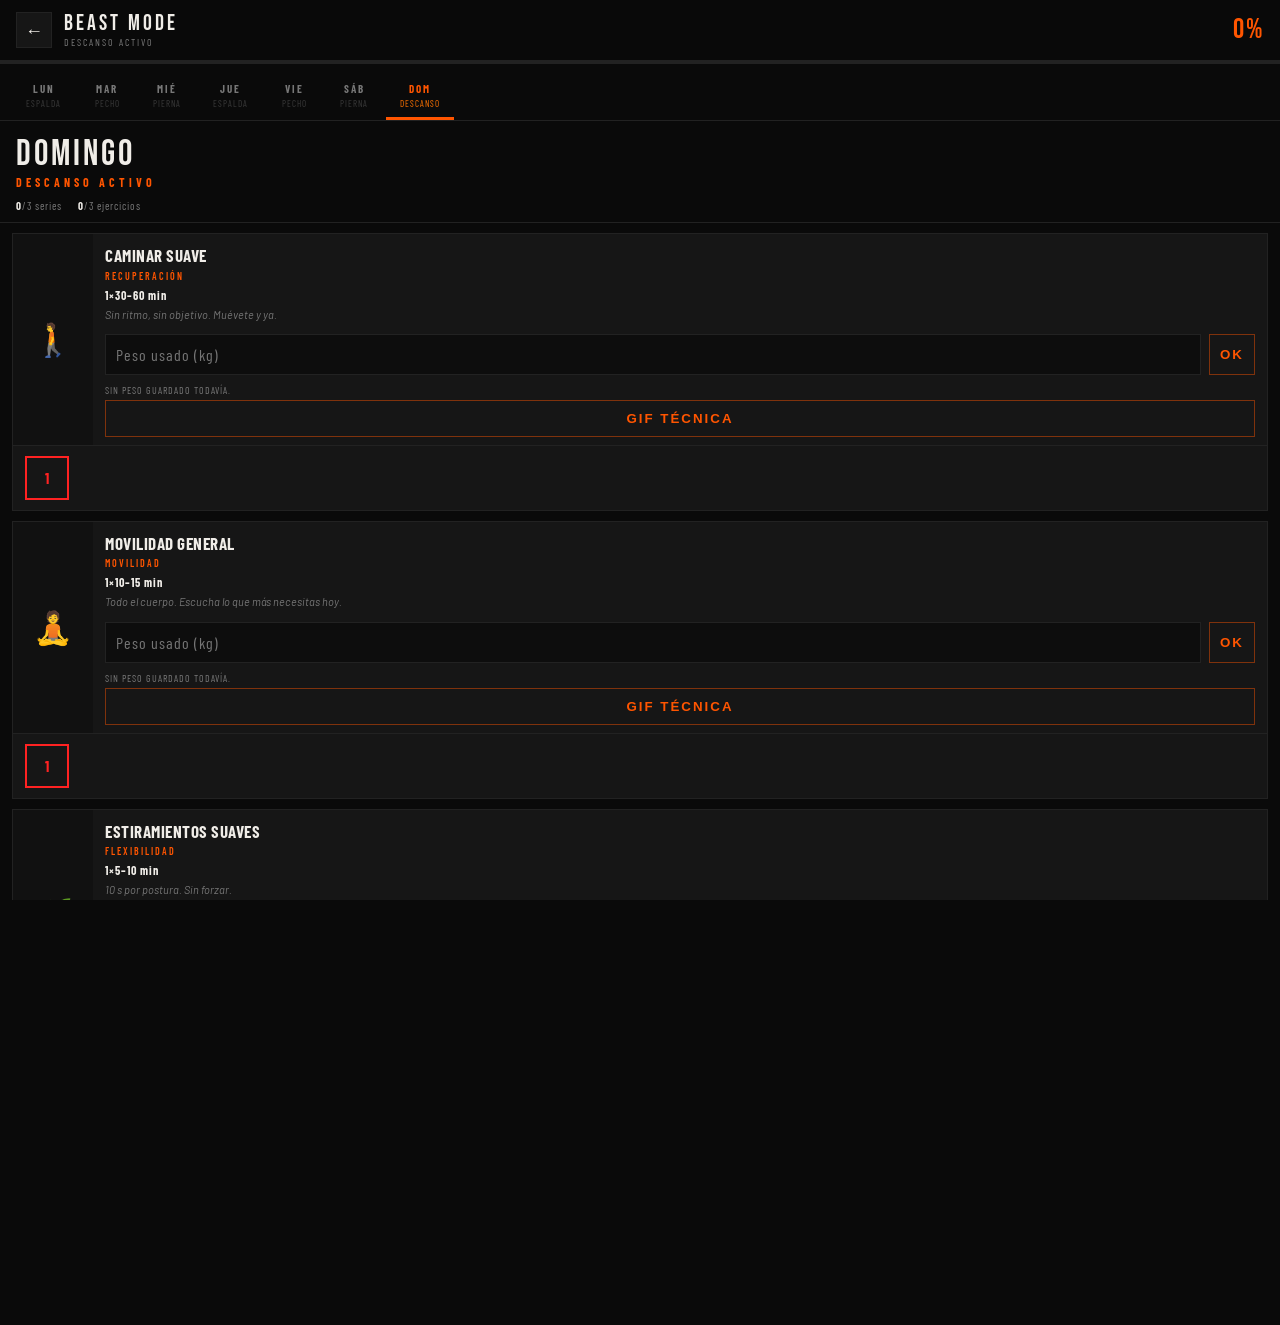
==== commit 32470823: "Add files via upload" ====
--- a/gym_beast.html
+++ b/gym_beast.html
@@ -6,6 +6,8 @@
 <meta name="apple-mobile-web-app-capable" content="yes">
 <meta name="apple-mobile-web-app-status-bar-style" content="black-translucent">
 <meta name="theme-color" content="#0a0a0a">
+<link rel="manifest" href="manifest.json">
+<link rel="apple-touch-icon" href="icon-192.png">
 <title>GYM — Rutina</title>
 <link href="https://fonts.googleapis.com/css2?family=Bebas+Neue&family=Barlow+Condensed:wght@300;400;600;700;900&family=Barlow:wght@400;500&display=swap" rel="stylesheet">
 <style>
@@ -597,9 +599,27 @@
 }
 .rule-icon { flex-shrink: 0; color: var(--orange); }
 .rule:last-child { margin-bottom: 0; }
+
+.page-fade { animation: pageFade .35s ease both; }
+@keyframes pageFade { from { opacity:.15; transform:translateY(8px);} to { opacity:1; transform:none;} }
+.weight-tools { display:grid; grid-template-columns:1fr auto; gap:8px; margin-top:8px; }
+.weight-tools input { min-width:0; background:#0d0d0d; border:1px solid var(--border); color:var(--white); padding:10px 10px; font-family:var(--FU); font-size:16px; letter-spacing:1px; outline:none; }
+.weight-tools input:focus { border-color:var(--orange); }
+.weight-tools button, .gif-btn { border:1px solid rgba(255,85,0,.45); background:transparent; color:var(--orange); padding:10px 10px; font-family:var(--FU); font-weight:900; letter-spacing:2px; text-transform:uppercase; cursor:pointer; }
+.weight-history { font-family:var(--FU); font-size:10px; letter-spacing:1px; color:var(--muted); text-transform:uppercase; margin-top:5px; }
+.summary-modal .modal-title { font-size:48px; }
+.summary-grid { display:grid; grid-template-columns:1fr 1fr; gap:8px; margin:18px 0; }
+.summary-stat { border:1px solid var(--border); padding:10px; background:#111; }
+.summary-stat b { display:block; font-family:var(--F); font-size:28px; color:var(--orange); letter-spacing:2px; line-height:1; }
+.summary-stat span { font-family:var(--FU); font-size:10px; letter-spacing:2px; color:var(--muted); text-transform:uppercase; }
+.technique-sheet { position:fixed; inset:0; z-index:700; background:rgba(0,0,0,.92); display:none; align-items:center; justify-content:center; padding:20px; }
+.technique-sheet.show { display:flex; }
+.technique-box { width:min(420px,100%); background:var(--dark); border:1px solid var(--orange); padding:18px; text-align:center; }
+.technique-box img { max-width:100%; border:1px solid var(--border); margin:12px 0; }
+
 </style>
 </head>
-<body>
+<body class="page-fade">
 
 <!-- TOP BAR -->
 <div class="topbar">
@@ -666,6 +686,15 @@
   </div>
 </div>
 
+<!-- TECHNIQUE GIF SHEET -->
+<div class="technique-sheet" id="techniqueSheet" onclick="closeTechnique(event)">
+  <div class="technique-box">
+    <div class="modal-exname" id="techniqueTitle">TÉCNICA</div>
+    <div id="techniqueMedia"></div>
+    <button class="modal-btn" onclick="closeTechnique()">CERRAR</button>
+  </div>
+</div>
+
 <!-- LAST REP MODAL -->
 <div class="modal-bg" id="modal">
   <div class="modal">
@@ -675,6 +704,22 @@
     <div class="modal-exname" id="modalExName">—</div>
     <div class="modal-quote" id="modalQuote">—</div>
     <button class="modal-btn" onclick="closeModal()">¡HECHO — SIGUIENTE!</button>
+  </div>
+</div>
+
+<div class="modal-bg summary-modal" id="summaryModal">
+  <div class="modal">
+    <span class="modal-flame">🏆</span>
+    <div class="modal-title">RESUMEN<br>POST-ENTRENO</div>
+    <div class="modal-exname" id="summaryDay">—</div>
+    <div class="summary-grid">
+      <div class="summary-stat"><b id="sumSets">0</b><span>series</span></div>
+      <div class="summary-stat"><b id="sumTime">0</b><span>min estimados</span></div>
+      <div class="summary-stat"><b id="sumExercises">0</b><span>ejercicios</span></div>
+      <div class="summary-stat"><b id="sumCompare">—</b><span>vs semana pasada</span></div>
+    </div>
+    <div class="modal-quote">Guardado en tu racha. Hoy has sumado. Mañana no se negocia.</div>
+    <button class="modal-btn" onclick="closeSummary()">CERRAR</button>
   </div>
 </div>
 
@@ -1298,8 +1343,14 @@
       <div class="ex-info">
         <div class="ex-name">${ex.name}</div>
         <div class="ex-muscle">${ex.muscle}</div>
-        <div class="ex-reps-weight"><strong>${ex.sets}×${ex.reps}</strong>${ex.weight ? ' · ⚖ '+ex.weight : ''}</div>
+        <div class="ex-reps-weight"><strong>${ex.sets}×${ex.reps}</strong>${getExerciseWeight(dayIdx, exIdx) ? ' · ⚖ '+getExerciseWeight(dayIdx, exIdx)+' kg' : ''}</div>
         ${ex.note ? `<div class="ex-note">${ex.note}</div>` : ''}
+        <div class="weight-tools">
+          <input id="w-${dayIdx}-${exIdx}" inputmode="decimal" placeholder="Peso usado (kg)" value="${getExerciseWeight(dayIdx, exIdx)}">
+          <button onclick="saveExerciseWeight(${dayIdx},${exIdx})">OK</button>
+        </div>
+        <div class="weight-history">${getWeightHint(dayIdx, exIdx)}</div>
+        <button class="gif-btn" onclick="showTechnique('${ex.name.replace(/'/g, "\'")}', '${(ex.gif || ex.image || '').replace(/'/g, "\'")}')">GIF TÉCNICA</button>
         ${allDone ? '<div class="done-check">✓ COMPLETADO</div>' : ''}
       </div>
     </div>
@@ -1310,6 +1361,68 @@
   `;
   return card;
 }
+
+
+function todayKey(){ return new Date().toISOString().slice(0,10); }
+function getWeightLog(){ return JSON.parse(localStorage.getItem('mg_exercise_weights') || '{}'); }
+function setWeightLog(log){ localStorage.setItem('mg_exercise_weights', JSON.stringify(log)); }
+function weightKey(dayIdx, exIdx){ return `${dayIdx}-${exIdx}`; }
+function getExerciseWeight(dayIdx, exIdx){
+  const log = getWeightLog();
+  const arr = log[weightKey(dayIdx, exIdx)] || [];
+  return arr.length ? arr[arr.length-1].weight : '';
+}
+function getWeightHint(dayIdx, exIdx){
+  const log = getWeightLog();
+  const arr = log[weightKey(dayIdx, exIdx)] || [];
+  if (!arr.length) return 'Sin peso guardado todavía.';
+  const last = arr[arr.length-1];
+  if (arr.length >= 2) {
+    const prev = arr[arr.length-2];
+    const diff = (last.weight - prev.weight).toFixed(1);
+    return `Último: ${last.weight} kg · cambio ${diff > 0 ? '+' : ''}${diff} kg`;
+  }
+  return `Último: ${last.weight} kg · ${last.date}`;
+}
+function saveExerciseWeight(dayIdx, exIdx){
+  const input = document.getElementById(`w-${dayIdx}-${exIdx}`);
+  const val = parseFloat((input.value || '').replace(',', '.'));
+  if (!val || val < 0 || val > 500) { alert('Peso no válido.'); return; }
+  const log = getWeightLog();
+  const key = weightKey(dayIdx, exIdx);
+  log[key] = (log[key] || []).filter(x => x.date !== todayKey());
+  log[key].push({ date: todayKey(), weight: Number(val.toFixed(1)) });
+  setWeightLog(log);
+  renderDay(dayIdx);
+}
+function showTechnique(name, src){
+  document.getElementById('techniqueTitle').textContent = name.toUpperCase();
+  document.getElementById('techniqueMedia').innerHTML = src ? `<img src="${src}" alt="${name}"><div class="modal-quote">Referencia visual rápida. Cambia la URL por un GIF real si quieres máxima fantasía.</div>` : `<div class="modal-quote">No hay GIF configurado para este ejercicio. Añade una propiedad <strong>gif</strong> en el ejercicio y listo.</div>`;
+  document.getElementById('techniqueSheet').classList.add('show');
+}
+function closeTechnique(e){ if (!e || e.target.id === 'techniqueSheet' || e.target.tagName === 'BUTTON') document.getElementById('techniqueSheet').classList.remove('show'); }
+function markTrainingDay(){
+  const days = JSON.parse(localStorage.getItem('mg_training_days') || '[]');
+  const t = todayKey();
+  if (!days.includes(t)) { days.push(t); localStorage.setItem('mg_training_days', JSON.stringify(days)); }
+}
+function saveWorkoutSummary(dayIdx){
+  const day = ROUTINE.days[dayIdx];
+  const totalSets = day.exercises.reduce((a,ex) => a + ex.sets, 0);
+  const estMin = Math.round(day.exercises.reduce((a,ex) => a + (ex.sets*2) + ((Math.max(ex.sets-1,0)*ex.rest)/60), 0));
+  const history = JSON.parse(localStorage.getItem('mg_workout_history') || '[]');
+  const previous = [...history].reverse().find(x => x.dayIdx === dayIdx && x.date !== todayKey());
+  history.push({ date: todayKey(), dayIdx, sets: totalSets, estMin });
+  localStorage.setItem('mg_workout_history', JSON.stringify(history));
+  markTrainingDay();
+  document.getElementById('summaryDay').textContent = day.name + ' · ' + day.focus;
+  document.getElementById('sumSets').textContent = totalSets;
+  document.getElementById('sumTime').textContent = estMin;
+  document.getElementById('sumExercises').textContent = day.exercises.length;
+  document.getElementById('sumCompare').textContent = previous ? `${estMin - previous.estMin >= 0 ? '+' : ''}${estMin - previous.estMin}m` : '1ª';
+  document.getElementById('summaryModal').classList.add('show');
+}
+function closeSummary(){ document.getElementById('summaryModal').classList.remove('show'); }
 
 // ── Mark Set ───────────────────────────────────
 function markSet(dayIdx, exIdx, setNum) {
@@ -1341,7 +1454,7 @@
 
 function checkDayDone(dayIdx) {
   const allDone = ROUTINE.days[dayIdx].exercises.every((ex, i) => getSets(dayIdx, i) >= ex.sets);
-  if (allDone) { doneDays[dayIdx] = true; saveState(); }
+  if (allDone && !doneDays[dayIdx]) { doneDays[dayIdx] = true; saveState(); setTimeout(() => saveWorkoutSummary(dayIdx), 450); }
 }
 
 // ── Rest Timer ─────────────────────────────────
@@ -1418,6 +1531,15 @@
 }
 
 init();
+
+function registerServiceWorkerMG(){
+  if ('serviceWorker' in navigator) {
+    window.addEventListener('load', () => {
+      navigator.serviceWorker.register('./sw.js').catch(() => {});
+    });
+  }
+}
+registerServiceWorkerMG();
 </script>
 </body>
 </html>
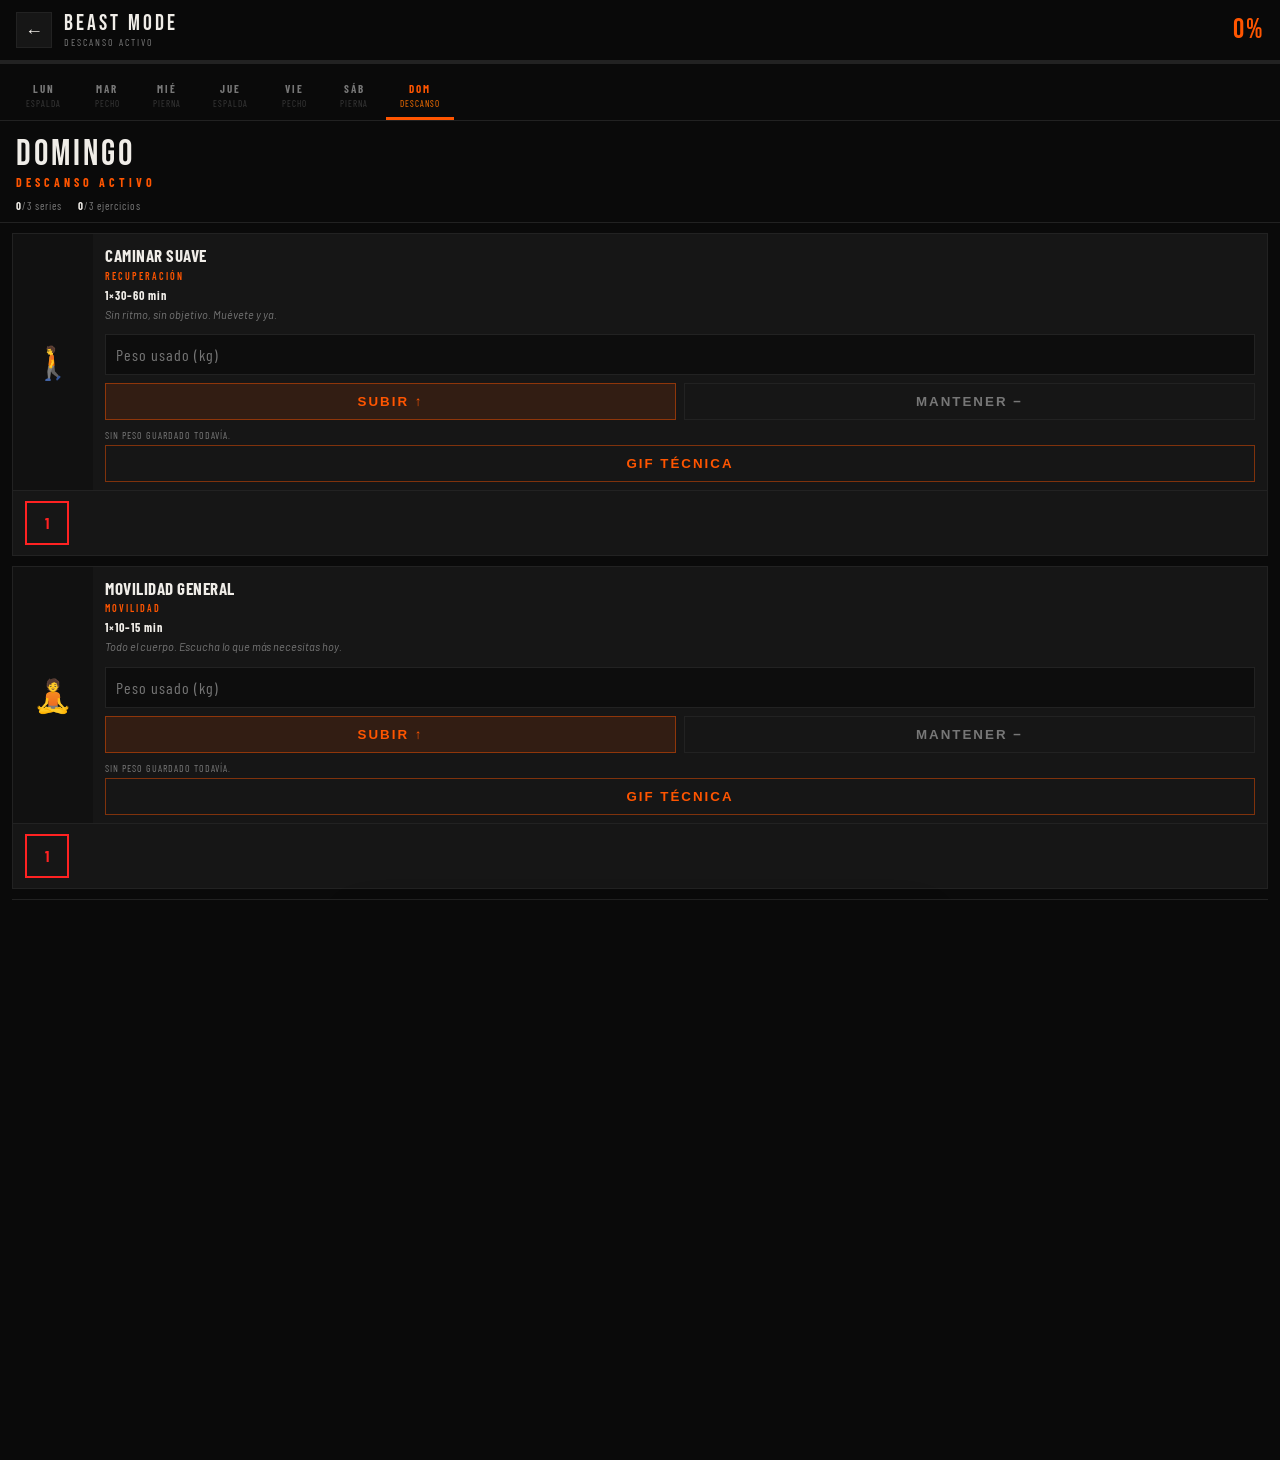
==== commit 70735e48: "Add files via upload" ====
--- a/gym_beast.html
+++ b/gym_beast.html
@@ -617,6 +617,40 @@
 .technique-box { width:min(420px,100%); background:var(--dark); border:1px solid var(--orange); padding:18px; text-align:center; }
 .technique-box img { max-width:100%; border:1px solid var(--border); margin:12px 0; }
 
+
+
+/* ── AJUSTES V2: progresión, confirmación y descanso compacto ── */
+body.rest-active { padding-bottom: calc(var(--safe-bottom) + 180px); }
+.weight-tools { display:grid; grid-template-columns:1fr; gap:8px; margin-top:8px; }
+.weight-tools-row { display:grid; grid-template-columns:1fr; gap:8px; }
+.weight-actions { display:grid; grid-template-columns:1fr 1fr; gap:8px; }
+.weight-tools input { min-width:0; width:100%; background:#0d0d0d; border:1px solid var(--border); color:var(--white); padding:10px 10px; font-family:var(--FU); font-size:16px; letter-spacing:1px; outline:none; }
+.weight-tools input:focus { border-color:var(--orange); }
+.weight-action-btn, .gif-btn { border:1px solid rgba(255,85,0,.45); background:transparent; color:var(--orange); padding:10px 10px; font-family:var(--FU); font-weight:900; letter-spacing:2px; text-transform:uppercase; cursor:pointer; }
+.weight-action-btn.up { background:rgba(255,85,0,.12); }
+.weight-action-btn.same { color:var(--muted); border-color:var(--border); }
+.weight-history { font-family:var(--FU); font-size:10px; letter-spacing:1px; color:var(--muted); text-transform:uppercase; margin-top:5px; }
+.weight-history strong { color:var(--white); }
+.weight-history .up { color:var(--orange); }
+.weight-history .same { color:var(--muted); }
+.rest-sheet {
+  left:12px; right:12px; bottom:calc(var(--safe-bottom) + 10px);
+  padding:10px 12px; border:1px solid rgba(255,85,0,.55); border-top:1px solid rgba(255,85,0,.55);
+  background:rgba(17,17,17,.96); backdrop-filter:blur(18px); -webkit-backdrop-filter:blur(18px);
+  transform:translateY(calc(100% + 24px)); display:grid; grid-template-columns:auto 1fr auto; align-items:center; gap:10px;
+  text-align:left; box-shadow:0 10px 40px rgba(0,0,0,.45); z-index:500; max-width:560px; margin:0 auto;
+}
+.rest-sheet.show { transform:translateY(0); }
+.rest-sheet-label { font-size:9px; letter-spacing:2px; margin:0; color:var(--orange); }
+.rest-sheet-exercise { font-size:10px; letter-spacing:1.5px; margin:2px 0 0; white-space:nowrap; overflow:hidden; text-overflow:ellipsis; max-width:220px; }
+.rest-ring { width:54px; height:54px; margin:0; grid-row:span 2; }
+.rest-ring svg { width:54px; height:54px; }
+.rest-ring-time { font-size:22px; }
+.rest-sheet-btns { margin:0; display:flex; gap:6px; grid-row:span 2; }
+.rs-btn { padding:10px 9px; font-size:10px; letter-spacing:1.5px; white-space:nowrap; }
+.rs-btn-ready { grid-column:auto; font-size:10px; letter-spacing:1.5px; }
+@media (max-width:420px){ .rest-sheet { grid-template-columns:auto 1fr; } .rest-sheet-btns { grid-column:1 / -1; width:100%; } .rs-btn { flex:1; } .rest-sheet-exercise { max-width:180px; } }
+
 </style>
 </head>
 <body class="page-fade">
@@ -1215,12 +1249,24 @@
   renderDay(currentDay);
 }
 
+function getWeekKey(date = new Date()) {
+  const d = new Date(date);
+  d.setHours(0,0,0,0);
+  const day = d.getDay();
+  const diffToMonday = day === 0 ? -6 : 1 - day;
+  d.setDate(d.getDate() + diffToMonday);
+  return d.toISOString().slice(0,10);
+}
+
 function loadState() {
   try {
-    const today = new Date().toDateString();
-    const saved = localStorage.getItem('gym_beast_date');
-    if (saved !== today) {
+    const currentWeek = getWeekKey();
+    const savedWeek = localStorage.getItem('gym_beast_week');
+    if (savedWeek !== currentWeek) {
       setsDone = {}; doneDays = {};
+      localStorage.setItem('gym_beast_week', currentWeek);
+      localStorage.setItem('gym_beast_sets', JSON.stringify(setsDone));
+      localStorage.setItem('gym_beast_done', JSON.stringify(doneDays));
     } else {
       setsDone = JSON.parse(localStorage.getItem('gym_beast_sets') || '{}');
       doneDays = JSON.parse(localStorage.getItem('gym_beast_done') || '{}');
@@ -1234,6 +1280,7 @@
 
 function saveState() {
   try {
+    localStorage.setItem('gym_beast_week', getWeekKey());
     localStorage.setItem('gym_beast_date', new Date().toDateString());
     localStorage.setItem('gym_beast_sets', JSON.stringify(setsDone));
     localStorage.setItem('gym_beast_done', JSON.stringify(doneDays));
@@ -1346,8 +1393,11 @@
         <div class="ex-reps-weight"><strong>${ex.sets}×${ex.reps}</strong>${getExerciseWeight(dayIdx, exIdx) ? ' · ⚖ '+getExerciseWeight(dayIdx, exIdx)+' kg' : ''}</div>
         ${ex.note ? `<div class="ex-note">${ex.note}</div>` : ''}
         <div class="weight-tools">
-          <input id="w-${dayIdx}-${exIdx}" inputmode="decimal" placeholder="Peso usado (kg)" value="${getExerciseWeight(dayIdx, exIdx)}">
-          <button onclick="saveExerciseWeight(${dayIdx},${exIdx})">OK</button>
+          <div class="weight-tools-row"><input id="w-${dayIdx}-${exIdx}" inputmode="decimal" placeholder="Peso usado (kg)" value="${getExerciseWeight(dayIdx, exIdx)}"></div>
+          <div class="weight-actions">
+            <button class="weight-action-btn up" onclick="saveExerciseWeight(${dayIdx},${exIdx},'up')">SUBIR ↑</button>
+            <button class="weight-action-btn same" onclick="saveExerciseWeight(${dayIdx},${exIdx},'same')">MANTENER −</button>
+          </div>
         </div>
         <div class="weight-history">${getWeightHint(dayIdx, exIdx)}</div>
         <button class="gif-btn" onclick="showTechnique('${ex.name.replace(/'/g, "\'")}', '${(ex.gif || ex.image || '').replace(/'/g, "\'")}')">GIF TÉCNICA</button>
@@ -1377,21 +1427,25 @@
   const arr = log[weightKey(dayIdx, exIdx)] || [];
   if (!arr.length) return 'Sin peso guardado todavía.';
   const last = arr[arr.length-1];
+  const action = last.action === 'up'
+    ? '<span class="up">↑ SUBIR LA PRÓXIMA</span>'
+    : '<span class="same">− MANTENER PESO</span>';
   if (arr.length >= 2) {
     const prev = arr[arr.length-2];
-    const diff = (last.weight - prev.weight).toFixed(1);
-    return `Último: ${last.weight} kg · cambio ${diff > 0 ? '+' : ''}${diff} kg`;
+    const diffNum = Number((last.weight - prev.weight).toFixed(1));
+    const diff = diffNum > 0 ? `+${diffNum}` : `${diffNum}`;
+    return `<strong>Último:</strong> ${last.weight} kg · ${action} · cambio ${diff} kg`;
   }
-  return `Último: ${last.weight} kg · ${last.date}`;
-}
-function saveExerciseWeight(dayIdx, exIdx){
+  return `<strong>Último:</strong> ${last.weight} kg · ${action}`;
+}
+function saveExerciseWeight(dayIdx, exIdx, action = 'same'){
   const input = document.getElementById(`w-${dayIdx}-${exIdx}`);
   const val = parseFloat((input.value || '').replace(',', '.'));
   if (!val || val < 0 || val > 500) { alert('Peso no válido.'); return; }
   const log = getWeightLog();
   const key = weightKey(dayIdx, exIdx);
   log[key] = (log[key] || []).filter(x => x.date !== todayKey());
-  log[key].push({ date: todayKey(), weight: Number(val.toFixed(1)) });
+  log[key].push({ date: todayKey(), weight: Number(val.toFixed(1)), action });
   setWeightLog(log);
   renderDay(dayIdx);
 }
@@ -1428,7 +1482,21 @@
 function markSet(dayIdx, exIdx, setNum) {
   const ex      = ROUTINE.days[dayIdx].exercises[exIdx];
   const current = getSets(dayIdx, exIdx);
-  if (setNum !== current + 1) return; // only in order
+
+  // Si pulsas una serie ya marcada, pregunta antes de deshacerla.
+  if (setNum <= current) {
+    const ok = confirm(`¿Cancelar la serie ${setNum} de ${ex.name}?\n\nSe desmarcará esta serie y las posteriores de ese ejercicio.`);
+    if (!ok) return;
+    if (!setsDone[dayIdx]) setsDone[dayIdx] = {};
+    setsDone[dayIdx][exIdx] = Math.max(0, setNum - 1);
+    if (setsDone[dayIdx][exIdx] === 0) delete setsDone[dayIdx][exIdx];
+    delete doneDays[dayIdx];
+    saveState();
+    renderDay(dayIdx);
+    return;
+  }
+
+  if (setNum !== current + 1) return; // solo en orden
 
   if (!setsDone[dayIdx]) setsDone[dayIdx] = {};
   setsDone[dayIdx][exIdx] = setNum;
@@ -1442,12 +1510,10 @@
     setTimeout(() => { renderDay(dayIdx); }, 300);
   } else {
     renderDay(dayIdx);
-    // Auto-start rest
     if (ex.rest > 0) startRest(ex.rest, ex.name);
-    // Scroll card into view
     setTimeout(() => {
       const card = document.getElementById(`card-${exIdx}`);
-      if (card) card.scrollIntoView({ behavior: 'smooth', block: 'center' });
+      if (card) card.scrollIntoView({ behavior: 'smooth', block: 'nearest' });
     }, 100);
   }
 }
@@ -1465,6 +1531,7 @@
   restExName   = exName || '';
 
   document.getElementById('restExName').textContent = restExName.length > 30 ? restExName.slice(0,28)+'…' : restExName;
+  document.body.classList.add('rest-active');
   document.getElementById('restSheet').classList.add('show');
   updateRestUI();
 
@@ -1492,6 +1559,7 @@
 function skipRest() {
   clearInterval(restInterval);
   document.getElementById('restSheet').classList.remove('show');
+  document.body.classList.remove('rest-active');
 }
 
 // ── Modal ──────────────────────────────────────
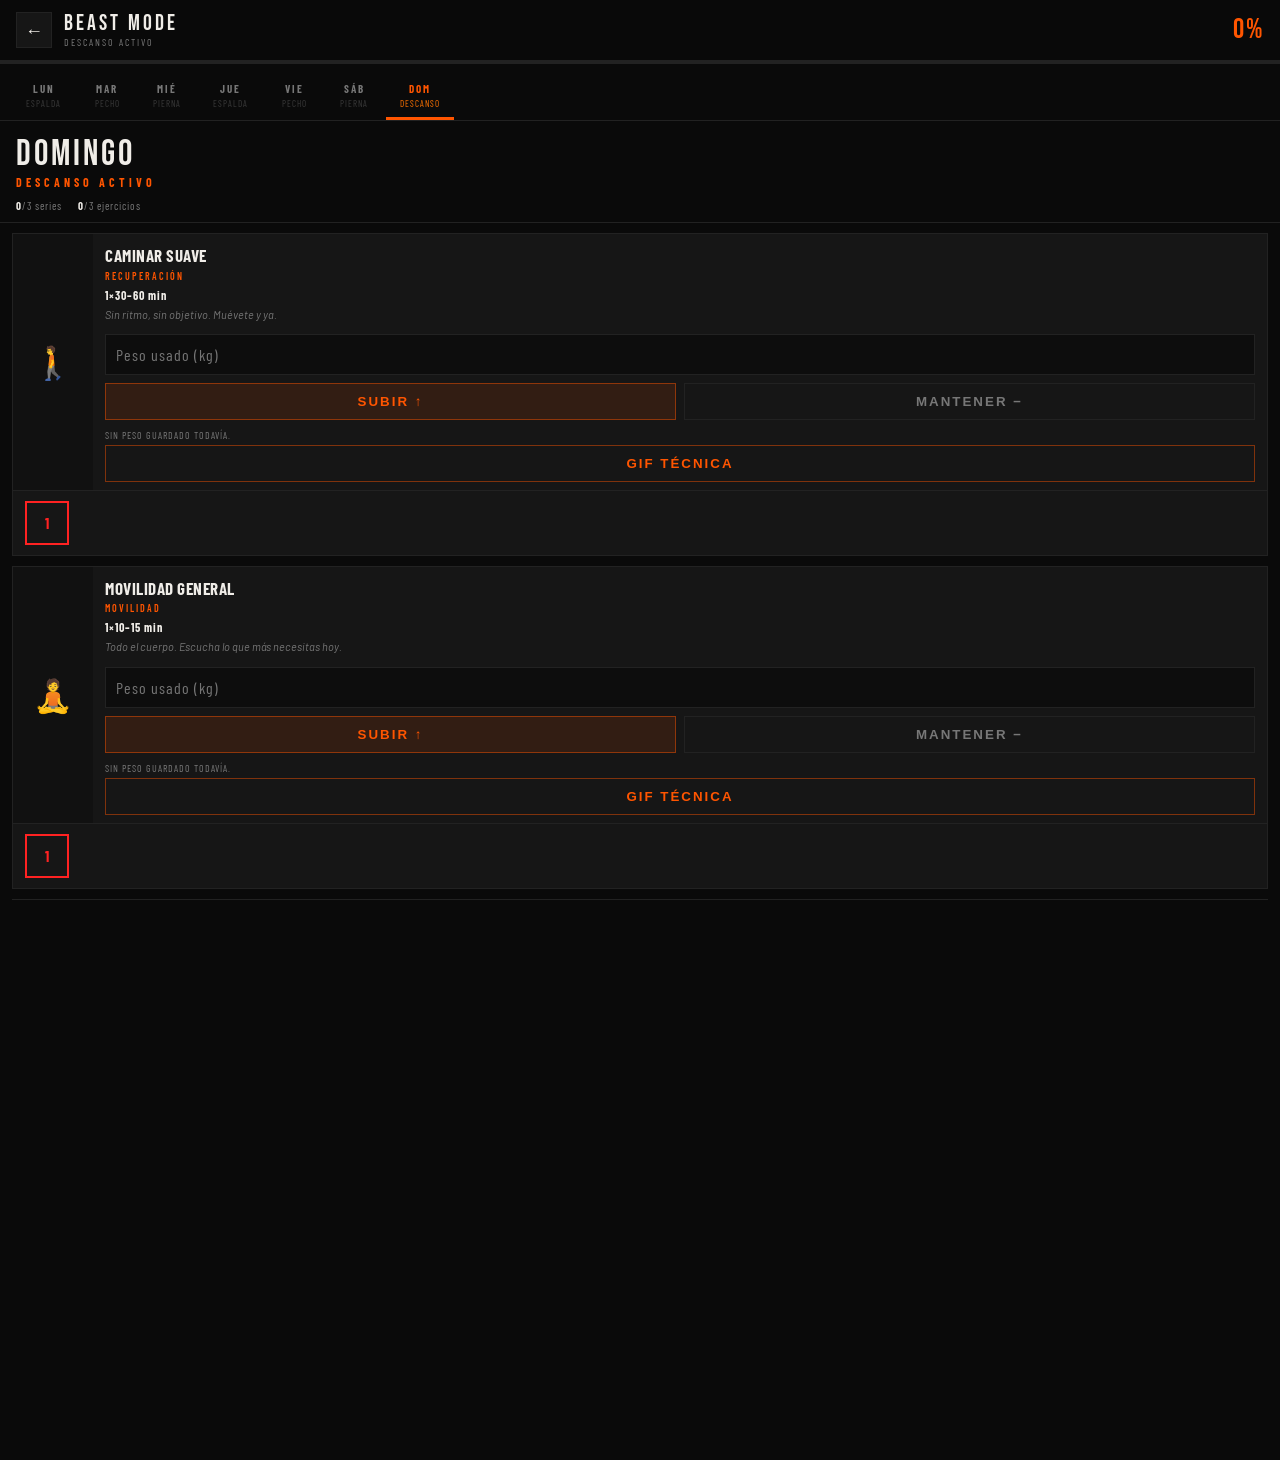
==== commit 9abf4963: "Add files via upload" ====
--- a/gym_beast.html
+++ b/gym_beast.html
@@ -619,8 +619,7 @@
 
 
 
-/* ── AJUSTES V2: progresión, confirmación y descanso compacto ── */
-body.rest-active { padding-bottom: calc(var(--safe-bottom) + 180px); }
+/* ── AJUSTES V3: progresión, confirmación y temporizador flotante ── */
 .weight-tools { display:grid; grid-template-columns:1fr; gap:8px; margin-top:8px; }
 .weight-tools-row { display:grid; grid-template-columns:1fr; gap:8px; }
 .weight-actions { display:grid; grid-template-columns:1fr 1fr; gap:8px; }
@@ -633,23 +632,48 @@
 .weight-history strong { color:var(--white); }
 .weight-history .up { color:var(--orange); }
 .weight-history .same { color:var(--muted); }
+
 .rest-sheet {
-  left:12px; right:12px; bottom:calc(var(--safe-bottom) + 10px);
-  padding:10px 12px; border:1px solid rgba(255,85,0,.55); border-top:1px solid rgba(255,85,0,.55);
-  background:rgba(17,17,17,.96); backdrop-filter:blur(18px); -webkit-backdrop-filter:blur(18px);
-  transform:translateY(calc(100% + 24px)); display:grid; grid-template-columns:auto 1fr auto; align-items:center; gap:10px;
-  text-align:left; box-shadow:0 10px 40px rgba(0,0,0,.45); z-index:500; max-width:560px; margin:0 auto;
-}
-.rest-sheet.show { transform:translateY(0); }
-.rest-sheet-label { font-size:9px; letter-spacing:2px; margin:0; color:var(--orange); }
-.rest-sheet-exercise { font-size:10px; letter-spacing:1.5px; margin:2px 0 0; white-space:nowrap; overflow:hidden; text-overflow:ellipsis; max-width:220px; }
-.rest-ring { width:54px; height:54px; margin:0; grid-row:span 2; }
-.rest-ring svg { width:54px; height:54px; }
-.rest-ring-time { font-size:22px; }
-.rest-sheet-btns { margin:0; display:flex; gap:6px; grid-row:span 2; }
-.rs-btn { padding:10px 9px; font-size:10px; letter-spacing:1.5px; white-space:nowrap; }
-.rs-btn-ready { grid-column:auto; font-size:10px; letter-spacing:1.5px; }
-@media (max-width:420px){ .rest-sheet { grid-template-columns:auto 1fr; } .rest-sheet-btns { grid-column:1 / -1; width:100%; } .rs-btn { flex:1; } .rest-sheet-exercise { max-width:180px; } }
+  position: fixed;
+  right: 14px;
+  bottom: calc(var(--safe-bottom) + 14px);
+  left: auto;
+  width: 118px;
+  min-height: 142px;
+  padding: 10px 8px 9px;
+  border: 1px solid rgba(255,85,0,.55);
+  border-radius: 24px;
+  background: rgba(17,17,17,.94);
+  backdrop-filter: blur(18px);
+  -webkit-backdrop-filter: blur(18px);
+  box-shadow: 0 14px 42px rgba(0,0,0,.55), 0 0 28px rgba(255,85,0,.10);
+  z-index: 550;
+  transform: translateY(calc(100% + 28px)) scale(.92);
+  opacity: 0;
+  pointer-events: none;
+  transition: transform .24s ease, opacity .24s ease, border-color .2s ease;
+  text-align: center;
+  display: flex;
+  flex-direction: column;
+  align-items: center;
+  gap: 5px;
+}
+.rest-sheet.show { transform: translateY(0) scale(1); opacity:1; pointer-events:auto; }
+.rest-sheet-label { font-family:var(--FU); font-size:8px; letter-spacing:2px; color:var(--orange); text-transform:uppercase; margin:0; line-height:1; }
+.rest-sheet-exercise { font-family:var(--FU); font-size:9px; letter-spacing:1px; color:var(--muted); text-transform:uppercase; width:100%; white-space:nowrap; overflow:hidden; text-overflow:ellipsis; margin:0 0 2px; }
+.rest-ring { width:78px; height:78px; position:relative; margin:0; }
+.rest-ring svg { position:absolute; inset:0; width:78px; height:78px; transform:rotate(-90deg); }
+.rest-ring-track { fill:none; stroke:var(--border); stroke-width:6; }
+.rest-ring-fill { fill:none; stroke:var(--green); stroke-width:6; stroke-linecap:round; transition: stroke-dashoffset 1s linear, stroke .2s ease; }
+.rest-ring-time { position:absolute; inset:0; display:flex; align-items:center; justify-content:center; font-family:var(--F); font-size:26px; letter-spacing:1px; color:var(--green); line-height:1; }
+.rest-ring-time.warning { color:var(--red); }
+.rest-subtext { display:none; }
+.rest-sheet-btns { width:100%; display:block; margin:2px 0 0; }
+.rs-btn { width:100%; border:0; border-radius:999px; padding:8px 6px; font-family:var(--FU); font-weight:900; font-size:9px; letter-spacing:1.4px; text-transform:uppercase; cursor:pointer; }
+.rs-btn-skip { display:none; }
+.rs-btn-ready { background:var(--orange); color:var(--black); }
+@media (max-width:420px){ .rest-sheet { right:10px; bottom:calc(var(--safe-bottom) + 10px); width:108px; min-height:136px; border-radius:22px; } .rest-ring, .rest-ring svg { width:72px; height:72px; } .rest-ring-time { font-size:24px; } }
+
 
 </style>
 </head>
@@ -716,7 +740,7 @@
   </div>
   <div class="rest-sheet-btns">
     <button class="rs-btn rs-btn-skip" onclick="skipRest()">Saltar</button>
-    <button class="rs-btn rs-btn-ready" onclick="skipRest()">¡LISTO — SIGUIENTE SERIE!</button>
+    <button class="rs-btn rs-btn-ready" onclick="skipRest()">CANCELAR</button>
   </div>
 </div>
 
@@ -1531,7 +1555,6 @@
   restExName   = exName || '';
 
   document.getElementById('restExName').textContent = restExName.length > 30 ? restExName.slice(0,28)+'…' : restExName;
-  document.body.classList.add('rest-active');
   document.getElementById('restSheet').classList.add('show');
   updateRestUI();
 
@@ -1559,7 +1582,6 @@
 function skipRest() {
   clearInterval(restInterval);
   document.getElementById('restSheet').classList.remove('show');
-  document.body.classList.remove('rest-active');
 }
 
 // ── Modal ──────────────────────────────────────
